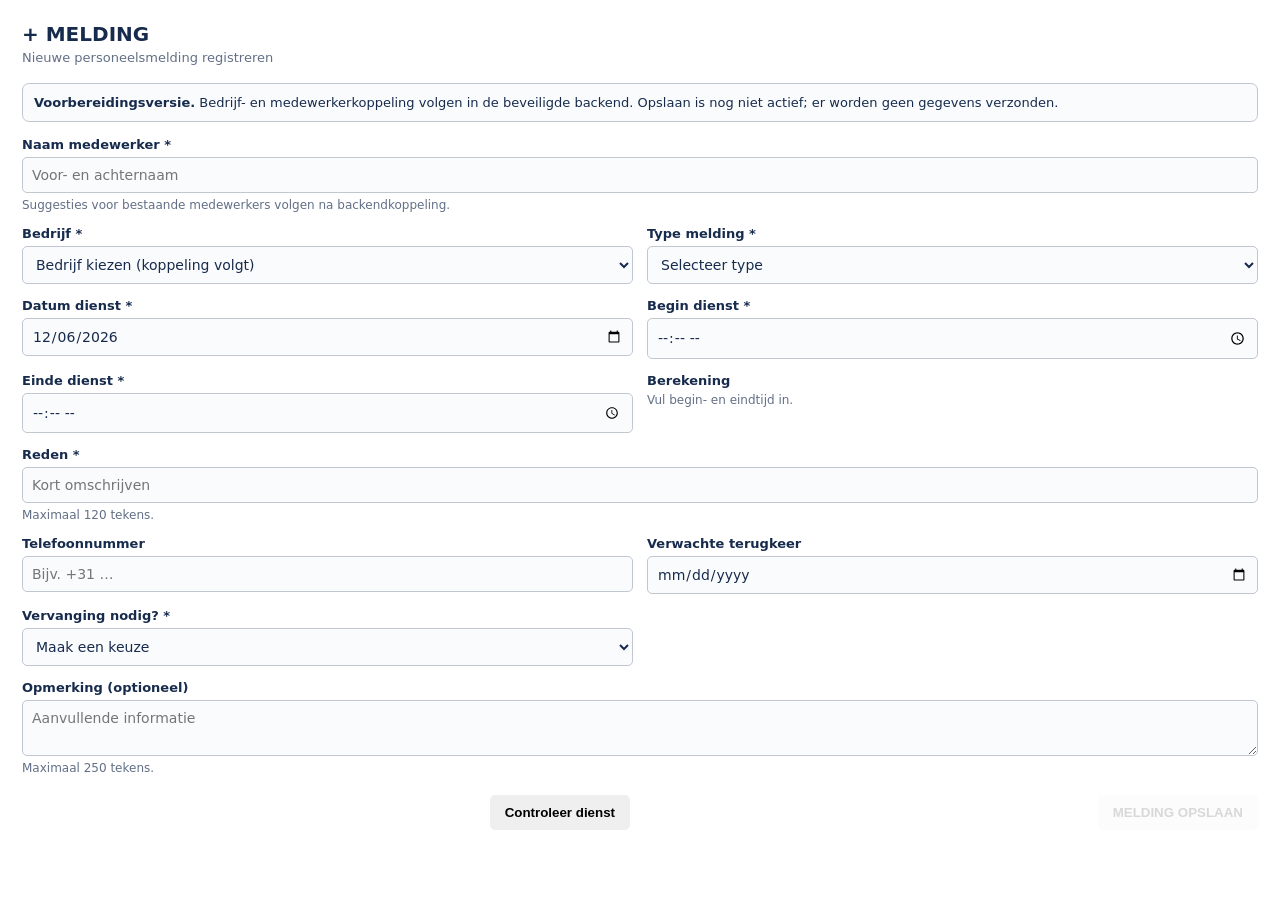
==== melding.html @ 2e275ce1 "Add files via upload" ====
<!doctype html>
<html lang="nl"><head><meta charset="utf-8"><meta name="viewport" content="width=device-width,initial-scale=1"><title>Nieuwe melding | PICKET</title>
<style>
:root{color-scheme:light dark;font-family:system-ui,Segoe UI,sans-serif}*{box-sizing:border-box}body{margin:0;padding:22px;color:var(--fg);background:var(--bg);--bg:#fff;--fg:#172b4d;--field:#fafbfc;--line:#c1c7d0;--muted:#626f86}@media(prefers-color-scheme:dark){body{--bg:#22272b;--fg:#f1f2f4;--field:#2c333a;--line:#596474;--muted:#aaa}}h1{font-size:20px;margin:0 0 4px}p{margin:0 0 18px;color:var(--muted);font-size:13px}.grid{display:grid;grid-template-columns:repeat(2,minmax(0,1fr));gap:14px}.field{display:flex;flex-direction:column;gap:5px}.wide{grid-column:1/-1}label{font-weight:600;font-size:13px}input,select,textarea{width:100%;font:inherit;font-size:14px;padding:9px;border:1px solid var(--line);border-radius:5px;color:var(--fg);background:var(--field)}textarea{resize:vertical;min-height:56px}small{color:var(--muted);font-size:12px}.controls{display:flex;align-items:center;justify-content:space-between;gap:12px;margin-top:20px;flex-wrap:wrap}button{border:0;border-radius:5px;padding:10px 15px;font-weight:700;cursor:pointer}button[disabled]{opacity:.5;cursor:not-allowed}.notice{background:var(--field);border:1px solid var(--line);border-radius:7px;padding:11px;margin:15px 0;font-size:13px}.error{color:#bf2600;font-size:13px;min-height:16px}#duration{font-size:12px;color:var(--muted)}@media(max-width:560px){.grid{grid-template-columns:1fr}}
</style></head><body>
<h1>+ MELDING</h1><p>Nieuwe personeelsmelding registreren</p>
<div class="notice"><strong>Voorbereidingsversie.</strong> Bedrijf- en medewerkerkoppeling volgen in de beveiligde backend. Opslaan is nog niet actief; er worden geen gegevens verzonden.</div>
<form id="incident" novalidate><div class="grid">
<div class="field wide"><label for="employee">Naam medewerker *</label><input id="employee" maxlength="80" autocomplete="off" required placeholder="Voor- en achternaam"><small>Suggesties voor bestaande medewerkers volgen na backendkoppeling.</small></div>
<div class="field"><label for="company">Bedrijf *</label><select id="company" required><option value="">Bedrijf kiezen (koppeling volgt)</option></select></div>
<div class="field"><label for="type">Type melding *</label><select id="type" required><option value="">Selecteer type</option><option>Ziek</option><option>Te laat</option><option>No-show</option><option>Niet beschikbaar</option><option>Ongeval</option><option>Noodgeval</option><option>Overig</option></select></div>
<div class="field"><label for="date">Datum dienst *</label><input type="date" id="date" required></div>
<div class="field"><label for="start">Begin dienst *</label><input type="time" id="start" required></div>
<div class="field"><label for="end">Einde dienst *</label><input type="time" id="end" required></div>
<div class="field"><label>Berekening</label><div id="duration">Vul begin- en eindtijd in.</div></div>
<div class="field wide"><label for="reason">Reden *</label><input id="reason" maxlength="120" required placeholder="Kort omschrijven"><small>Maximaal 120 tekens.</small></div>
<div class="field"><label for="phone">Telefoonnummer</label><input id="phone" type="tel" maxlength="30" placeholder="Bijv. +31 …"></div>
<div class="field"><label for="return">Verwachte terugkeer</label><input id="return" type="date"></div>
<div class="field"><label for="replacement">Vervanging nodig? *</label><select id="replacement" required><option value="">Maak een keuze</option><option value="ja">Ja</option><option value="nee">Nee</option></select></div>
<div class="field wide"><label for="note">Opmerking (optioneel)</label><textarea id="note" maxlength="250" placeholder="Aanvullende informatie"></textarea><small>Maximaal 250 tekens.</small></div>
</div><div class="controls"><span id="validation" class="error" role="alert"></span><button type="button" id="preview">Controleer dienst</button><button type="submit" disabled title="Backendkoppeling vereist">MELDING OPSLAAN</button></div></form>
<script>
// No incident data leaves this page in the preparation release.
const $=id=>document.getElementById(id);
const localToday=()=>{const d=new Date(), p=n=>String(n).padStart(2,'0');return `${d.getFullYear()}-${p(d.getMonth()+1)}-${p(d.getDate())}`};
$('date').value=localToday();
function getShift(){const start=$('start').value,end=$('end').value,date=$('date').value;if(!date||!start||!end)return null;const a=new Date(`${date}T${start}:00`);const b=new Date(`${date}T${end}:00`);if(b<=a)b.setDate(b.getDate()+1);const mins=Math.round((b-a)/60000);if(mins<=0||mins>=1440||start===end)return {valid:false};return {valid:true,minutes:mins,overnight:end<start,endsAt:b};}
function updateDuration(){const s=getShift();$('duration').textContent=!s?'Vul begin- en eindtijd in.':!s.valid?'Ongeldige dienst: duur moet korter zijn dan 24 uur.':`${Math.floor(s.minutes/60)} uur ${String(s.minutes%60).padStart(2,'0')} min${s.overnight?' · eindigt de volgende dag':''}`;return s;}
['date','start','end'].forEach(id=>$(id).addEventListener('change',updateDuration));
$('preview').addEventListener('click',()=>{const s=updateDuration();$('validation').textContent=!s?'Vul datum en tijden in.':!s.valid?'Begin- en eindtijd mogen niet gelijk zijn.':'Diensttijden gecontroleerd. Opslaan wordt beschikbaar na backendkoppeling.';});
$('incident').addEventListener('submit',e=>{e.preventDefault();$('validation').textContent='Opslaan is nog niet beschikbaar.';});
</script></body></html>
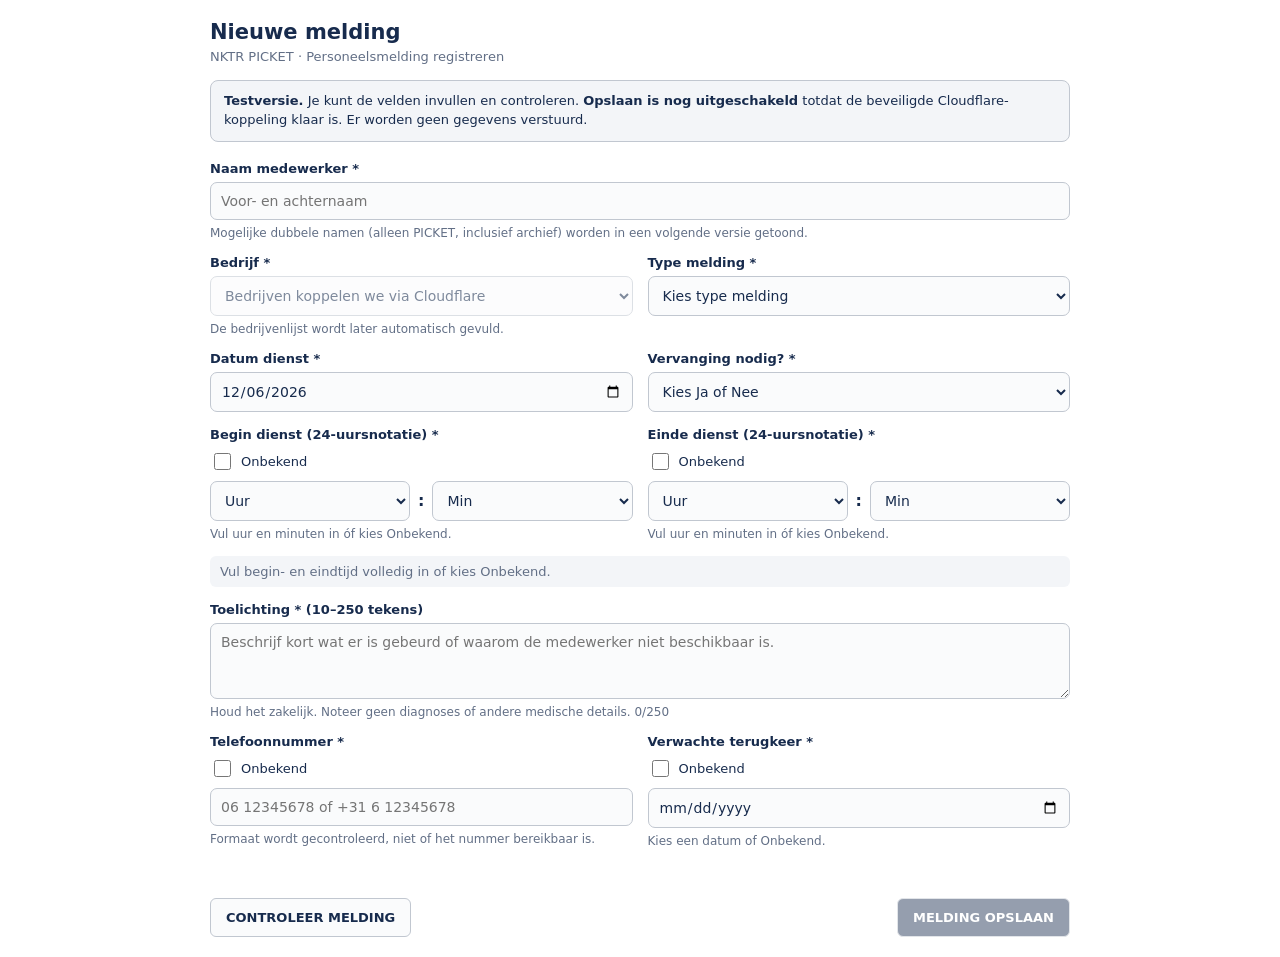
==== commit 60ca3b1f: "Refactor melding.html for improved structure and styling" ====
--- a/melding.html
+++ b/melding.html
@@ -1,32 +1,223 @@
 <!doctype html>
-<html lang="nl"><head><meta charset="utf-8"><meta name="viewport" content="width=device-width,initial-scale=1"><title>Nieuwe melding | PICKET</title>
+<html lang="nl">
+<head>
+<meta charset="utf-8">
+<meta name="viewport" content="width=device-width, initial-scale=1">
+<title>Nieuwe melding | NKTR PICKET</title>
 <style>
-:root{color-scheme:light dark;font-family:system-ui,Segoe UI,sans-serif}*{box-sizing:border-box}body{margin:0;padding:22px;color:var(--fg);background:var(--bg);--bg:#fff;--fg:#172b4d;--field:#fafbfc;--line:#c1c7d0;--muted:#626f86}@media(prefers-color-scheme:dark){body{--bg:#22272b;--fg:#f1f2f4;--field:#2c333a;--line:#596474;--muted:#aaa}}h1{font-size:20px;margin:0 0 4px}p{margin:0 0 18px;color:var(--muted);font-size:13px}.grid{display:grid;grid-template-columns:repeat(2,minmax(0,1fr));gap:14px}.field{display:flex;flex-direction:column;gap:5px}.wide{grid-column:1/-1}label{font-weight:600;font-size:13px}input,select,textarea{width:100%;font:inherit;font-size:14px;padding:9px;border:1px solid var(--line);border-radius:5px;color:var(--fg);background:var(--field)}textarea{resize:vertical;min-height:56px}small{color:var(--muted);font-size:12px}.controls{display:flex;align-items:center;justify-content:space-between;gap:12px;margin-top:20px;flex-wrap:wrap}button{border:0;border-radius:5px;padding:10px 15px;font-weight:700;cursor:pointer}button[disabled]{opacity:.5;cursor:not-allowed}.notice{background:var(--field);border:1px solid var(--line);border-radius:7px;padding:11px;margin:15px 0;font-size:13px}.error{color:#bf2600;font-size:13px;min-height:16px}#duration{font-size:12px;color:var(--muted)}@media(max-width:560px){.grid{grid-template-columns:1fr}}
-</style></head><body>
-<h1>+ MELDING</h1><p>Nieuwe personeelsmelding registreren</p>
-<div class="notice"><strong>Voorbereidingsversie.</strong> Bedrijf- en medewerkerkoppeling volgen in de beveiligde backend. Opslaan is nog niet actief; er worden geen gegevens verzonden.</div>
-<form id="incident" novalidate><div class="grid">
-<div class="field wide"><label for="employee">Naam medewerker *</label><input id="employee" maxlength="80" autocomplete="off" required placeholder="Voor- en achternaam"><small>Suggesties voor bestaande medewerkers volgen na backendkoppeling.</small></div>
-<div class="field"><label for="company">Bedrijf *</label><select id="company" required><option value="">Bedrijf kiezen (koppeling volgt)</option></select></div>
-<div class="field"><label for="type">Type melding *</label><select id="type" required><option value="">Selecteer type</option><option>Ziek</option><option>Te laat</option><option>No-show</option><option>Niet beschikbaar</option><option>Ongeval</option><option>Noodgeval</option><option>Overig</option></select></div>
-<div class="field"><label for="date">Datum dienst *</label><input type="date" id="date" required></div>
-<div class="field"><label for="start">Begin dienst *</label><input type="time" id="start" required></div>
-<div class="field"><label for="end">Einde dienst *</label><input type="time" id="end" required></div>
-<div class="field"><label>Berekening</label><div id="duration">Vul begin- en eindtijd in.</div></div>
-<div class="field wide"><label for="reason">Reden *</label><input id="reason" maxlength="120" required placeholder="Kort omschrijven"><small>Maximaal 120 tekens.</small></div>
-<div class="field"><label for="phone">Telefoonnummer</label><input id="phone" type="tel" maxlength="30" placeholder="Bijv. +31 …"></div>
-<div class="field"><label for="return">Verwachte terugkeer</label><input id="return" type="date"></div>
-<div class="field"><label for="replacement">Vervanging nodig? *</label><select id="replacement" required><option value="">Maak een keuze</option><option value="ja">Ja</option><option value="nee">Nee</option></select></div>
-<div class="field wide"><label for="note">Opmerking (optioneel)</label><textarea id="note" maxlength="250" placeholder="Aanvullende informatie"></textarea><small>Maximaal 250 tekens.</small></div>
-</div><div class="controls"><span id="validation" class="error" role="alert"></span><button type="button" id="preview">Controleer dienst</button><button type="submit" disabled title="Backendkoppeling vereist">MELDING OPSLAAN</button></div></form>
+:root {color-scheme:light dark;font-family:system-ui,-apple-system,"Segoe UI",sans-serif}
+*{box-sizing:border-box}
+body{--bg:#fff;--fg:#172b4d;--field:#fafbfc;--line:#c1c7d0;--muted:#626f86;--notice:#f3f5f8;max-width:900px;margin:0 auto;padding:20px;color:var(--fg);background:var(--bg)}
+@media(prefers-color-scheme:dark){body{--bg:#22272b;--fg:#f1f2f4;--field:#2c333a;--line:#596474;--muted:#aeb7c4;--notice:#303841}}
+h1{font-size:21px;margin:0 0 5px}
+p{margin:0 0 16px;color:var(--muted);font-size:13px}
+.grid{display:grid;grid-template-columns:repeat(2,minmax(0,1fr));gap:15px}
+.field{display:flex;flex-direction:column;gap:6px;min-width:0}
+.wide{grid-column:1/-1}
+label{font-size:13px;font-weight:650}
+input,select,textarea{width:100%;min-width:0;font:inherit;font-size:14px;padding:10px;border:1px solid var(--line);border-radius:7px;color:var(--fg);background:var(--field)}
+textarea{resize:vertical;min-height:76px}
+input:disabled,select:disabled{opacity:.55}
+small{color:var(--muted);font-size:12px}
+.note{background:var(--notice);border:1px solid var(--line);border-radius:8px;padding:11px 13px;margin:12px 0 19px;font-size:13px;line-height:1.45}
+.unknown{display:flex;align-items:center;gap:7px;font-size:13px;font-weight:450;min-height:27px}
+.unknown input{width:17px;height:17px;flex-shrink:0}
+.time-row{display:grid;grid-template-columns:minmax(0,1fr) auto minmax(0,1fr);align-items:center;gap:8px}
+.time-row span{font-weight:800}
+.duration{padding:8px 10px;background:var(--notice);border-radius:6px;font-size:13px;color:var(--muted)}
+.controls{display:flex;flex-wrap:wrap;align-items:center;justify-content:space-between;gap:10px;margin-top:22px}
+button{border:1px solid var(--line);border-radius:6px;padding:11px 15px;background:var(--fg);color:var(--bg);font:inherit;font-size:13px;font-weight:750;cursor:pointer}
+button.secondary{background:var(--field);color:var(--fg)}
+button:disabled{opacity:.45;cursor:not-allowed}
+#validation{font-size:13px;line-height:1.5;white-space:pre-line;margin-top:10px;min-height:18px;color:var(--fg)}
+#validation.error{color:#db4e43}
+#validation.ok{color:#12785c}
+@media(max-width:630px){body{padding:14px}.grid{grid-template-columns:1fr}.wide{grid-column:auto}}
+</style>
+</head>
+<body>
+<h1>Nieuwe melding</h1>
+<p>NKTR PICKET · Personeelsmelding registreren</p>
+<div class="note" role="status"><strong>Testversie.</strong> Je kunt de velden invullen en controleren. <strong>Opslaan is nog uitgeschakeld</strong> totdat de beveiligde Cloudflare-koppeling klaar is. Er worden geen gegevens verstuurd.</div>
+<form id="incident" novalidate>
+<div class="grid">
+  <div class="field wide">
+    <label for="employee">Naam medewerker *</label>
+    <input id="employee" name="employee" maxlength="80" placeholder="Voor- en achternaam" autocomplete="off" required>
+    <small>Mogelijke dubbele namen (alleen PICKET, inclusief archief) worden in een volgende versie getoond.</small>
+  </div>
+  <div class="field">
+    <label for="company">Bedrijf *</label>
+    <select id="company" name="company" disabled required><option value="">Bedrijven koppelen we via Cloudflare</option></select>
+    <small>De bedrijvenlijst wordt later automatisch gevuld.</small>
+  </div>
+  <div class="field">
+    <label for="type">Type melding *</label>
+    <select id="type" name="type" required>
+      <option value="">Kies type melding</option>
+      <option>Ziek</option><option>Te laat</option><option>No-show</option>
+      <option>Niet beschikbaar</option><option>Ongeval</option><option>Noodgeval</option><option>Overig</option>
+    </select>
+  </div>
+  <div class="field">
+    <label for="date">Datum dienst *</label>
+    <input type="date" id="date" name="date" required>
+  </div>
+  <div class="field">
+    <label for="replacement">Vervanging nodig? *</label>
+    <select id="replacement" name="replacement" required>
+      <option value="">Kies Ja of Nee</option><option value="ja">Ja</option><option value="nee">Nee</option>
+    </select>
+  </div>
+  <div class="field">
+    <label>Begin dienst (24-uursnotatie) *</label>
+    <label class="unknown"><input type="checkbox" id="startUnknown"> Onbekend</label>
+    <div class="time-row"><select id="startHour" aria-label="Begin dienst: uur"></select><span>:</span><select id="startMinute" aria-label="Begin dienst: minuten"></select></div>
+    <small>Vul uur en minuten in óf kies Onbekend.</small>
+  </div>
+  <div class="field">
+    <label>Einde dienst (24-uursnotatie) *</label>
+    <label class="unknown"><input type="checkbox" id="endUnknown"> Onbekend</label>
+    <div class="time-row"><select id="endHour" aria-label="Einde dienst: uur"></select><span>:</span><select id="endMinute" aria-label="Einde dienst: minuten"></select></div>
+    <small>Vul uur en minuten in óf kies Onbekend.</small>
+  </div>
+  <div class="field wide">
+    <div id="duration" class="duration" aria-live="polite">Diensttijd nog niet volledig ingevuld.</div>
+  </div>
+  <div class="field wide">
+    <label for="explanation">Toelichting * (10–250 tekens)</label>
+    <textarea id="explanation" name="explanation" minlength="10" maxlength="250" required placeholder="Beschrijf kort wat er is gebeurd of waarom de medewerker niet beschikbaar is."></textarea>
+    <small>Houd het zakelijk. Noteer geen diagnoses of andere medische details. <span id="counter">0/250</span></small>
+  </div>
+  <div class="field">
+    <label for="phone">Telefoonnummer *</label>
+    <label class="unknown"><input type="checkbox" id="phoneUnknown"> Onbekend</label>
+    <input id="phone" name="phone" type="tel" inputmode="tel" maxlength="30" placeholder="06 12345678 of +31 6 12345678">
+    <small>Formaat wordt gecontroleerd, niet of het nummer bereikbaar is.</small>
+  </div>
+  <div class="field">
+    <label for="returnDate">Verwachte terugkeer *</label>
+    <label class="unknown"><input type="checkbox" id="returnUnknown"> Onbekend</label>
+    <input id="returnDate" name="returnDate" type="date">
+    <small>Kies een datum of Onbekend.</small>
+  </div>
+</div>
+<div id="validation" role="status" aria-live="polite"></div>
+<div class="controls">
+  <button type="button" class="secondary" id="validate">CONTROLEER MELDING</button>
+  <button type="submit" id="submit" disabled title="Beschikbaar na beveiligde backendkoppeling">MELDING OPSLAAN</button>
+</div>
+</form>
 <script>
-// No incident data leaves this page in the preparation release.
-const $=id=>document.getElementById(id);
-const localToday=()=>{const d=new Date(), p=n=>String(n).padStart(2,'0');return `${d.getFullYear()}-${p(d.getMonth()+1)}-${p(d.getDate())}`};
-$('date').value=localToday();
-function getShift(){const start=$('start').value,end=$('end').value,date=$('date').value;if(!date||!start||!end)return null;const a=new Date(`${date}T${start}:00`);const b=new Date(`${date}T${end}:00`);if(b<=a)b.setDate(b.getDate()+1);const mins=Math.round((b-a)/60000);if(mins<=0||mins>=1440||start===end)return {valid:false};return {valid:true,minutes:mins,overnight:end<start,endsAt:b};}
-function updateDuration(){const s=getShift();$('duration').textContent=!s?'Vul begin- en eindtijd in.':!s.valid?'Ongeldige dienst: duur moet korter zijn dan 24 uur.':`${Math.floor(s.minutes/60)} uur ${String(s.minutes%60).padStart(2,'0')} min${s.overnight?' · eindigt de volgende dag':''}`;return s;}
-['date','start','end'].forEach(id=>$(id).addEventListener('change',updateDuration));
-$('preview').addEventListener('click',()=>{const s=updateDuration();$('validation').textContent=!s?'Vul datum en tijden in.':!s.valid?'Begin- en eindtijd mogen niet gelijk zijn.':'Diensttijden gecontroleerd. Opslaan wordt beschikbaar na backendkoppeling.';});
-$('incident').addEventListener('submit',e=>{e.preventDefault();$('validation').textContent='Opslaan is nog niet beschikbaar.';});
-</script></body></html>
+(function () {
+  'use strict';
+  const byId = id => document.getElementById(id);
+  const pad = n => String(n).padStart(2, '0');
+  const now = new Date();
+  byId('date').value = [now.getFullYear(), pad(now.getMonth() + 1), pad(now.getDate())].join('-');
+
+  for (const part of ['start', 'end']) {
+    const hours = byId(part + 'Hour');
+    const minutes = byId(part + 'Minute');
+    hours.add(new Option('Uur', ''));
+    minutes.add(new Option('Min', ''));
+    for (let i = 0; i < 24; i++) hours.add(new Option(pad(i), pad(i)));
+    for (let i = 0; i < 60; i++) minutes.add(new Option(pad(i), pad(i)));
+    byId(part + 'Unknown').addEventListener('change', function () {
+      const disabled = this.checked;
+      hours.disabled = disabled;
+      minutes.disabled = disabled;
+      if (disabled) { hours.value = ''; minutes.value = ''; }
+      renderDuration();
+    });
+    hours.addEventListener('change', renderDuration);
+    minutes.addEventListener('change', renderDuration);
+  }
+
+  function requireTimeOrUnknown(part) {
+    if (byId(part + 'Unknown').checked) return { known: false, value: null };
+    const hour = byId(part + 'Hour').value;
+    const minute = byId(part + 'Minute').value;
+    if (hour === '' || minute === '') return { error: 'Vul begin- en eindtijd volledig in of kies Onbekend.' };
+    return { known: true, value: hour + ':' + minute, minutes: Number(hour) * 60 + Number(minute) };
+  }
+
+  function calculateShift() {
+    const start = requireTimeOrUnknown('start');
+    const end = requireTimeOrUnknown('end');
+    if (start.error || end.error) return { error: start.error || end.error };
+    if (!start.known || !end.known) return { valid: true, unknown: true, start: start.value, end: end.value };
+    if (start.minutes === end.minutes) return { error: 'Begin- en eindtijd mogen niet gelijk zijn (diensten duren minder dan 24 uur).' };
+    const overnight = end.minutes < start.minutes;
+    const minutes = (end.minutes - start.minutes + 1440) % 1440;
+    return { valid: true, unknown: false, overnight, minutes, start: start.value, end: end.value };
+  }
+
+  function renderDuration() {
+    const shift = calculateShift();
+    byId('duration').textContent = shift.error ? shift.error : shift.unknown
+      ? 'Eén of beide diensttijden onbekend: geen duur berekend.'
+      : `${Math.floor(shift.minutes / 60)} uur ${pad(shift.minutes % 60)} min${shift.overnight ? ' · eindigt de volgende dag' : ''}`;
+  }
+
+  for (const key of ['phone', 'return']) {
+    byId(key + 'Unknown').addEventListener('change', function () {
+      const field = byId(key === 'phone' ? 'phone' : 'returnDate');
+      field.disabled = this.checked;
+      if (this.checked) field.value = '';
+    });
+  }
+
+  byId('explanation').addEventListener('input', function () {
+    byId('counter').textContent = `${this.value.length}/250`;
+  });
+
+  function isValidTelephone(raw) {
+    const value = raw.trim();
+    if (!/^\+?[0-9 ()-]+$/.test(value) || (value.match(/\+/g) || []).length > 1) return false;
+    const digits = value.replace(/\D/g, '');
+    if (value.startsWith('+')) {
+      if (digits.startsWith('31')) return digits.length === 11;
+      return digits.length >= 8 && digits.length <= 15;
+    }
+    return /^0[0-9]{9}$/.test(digits);
+  }
+
+  function validate() {
+    const errors = [];
+    const employee = byId('employee').value.trim();
+    if (employee.length < 2) errors.push('Vul de naam van de medewerker in.');
+    if (!byId('type').value) errors.push('Kies het type melding.');
+    if (!byId('date').value) errors.push('Vul de datum van de dienst in.');
+    if (!byId('replacement').value) errors.push('Geef aan of vervanging nodig is.');
+    const shift = calculateShift();
+    if (shift.error) errors.push(shift.error);
+    const text = byId('explanation').value.trim();
+    if (text.length < 10 || text.length > 250 || text.replace(/[^\p{L}\p{N}]/gu, '').length < 5) {
+      errors.push('Toelichting: 10–250 tekens, met een inhoudelijke beschrijving.');
+    }
+    if (!byId('phoneUnknown').checked) {
+      if (!byId('phone').value.trim()) errors.push('Vul een telefoonnummer in of kies Onbekend.');
+      else if (!isValidTelephone(byId('phone').value)) errors.push('Controleer het telefoonnummer (Nederlands of internationaal formaat).');
+    }
+    if (!byId('returnUnknown').checked && !byId('returnDate').value) errors.push('Vul de verwachte terugkeer in of kies Onbekend.');
+    // Bedrijf is intentionally unavailable in this preview; it is still required in production.
+    const validation = byId('validation');
+    validation.className = errors.length ? 'error' : 'ok';
+    validation.textContent = errors.length ? errors.map(e => '• ' + e).join('\n')
+      : 'Invoervelden gecontroleerd. Bedrijf wordt gekoppeld in de volgende fase. Opslaan is nog niet beschikbaar.';
+    return errors.length === 0;
+  }
+
+  byId('date').addEventListener('change', renderDuration);
+  byId('validate').addEventListener('click', validate);
+  byId('incident').addEventListener('submit', event => {
+    event.preventDefault();
+    byId('validation').className = 'error';
+    byId('validation').textContent = 'Opslaan is nog niet mogelijk: de beveiligde backend moet eerst worden gekoppeld.';
+  });
+  renderDuration();
+})();
+</script>
+</body>
+</html>
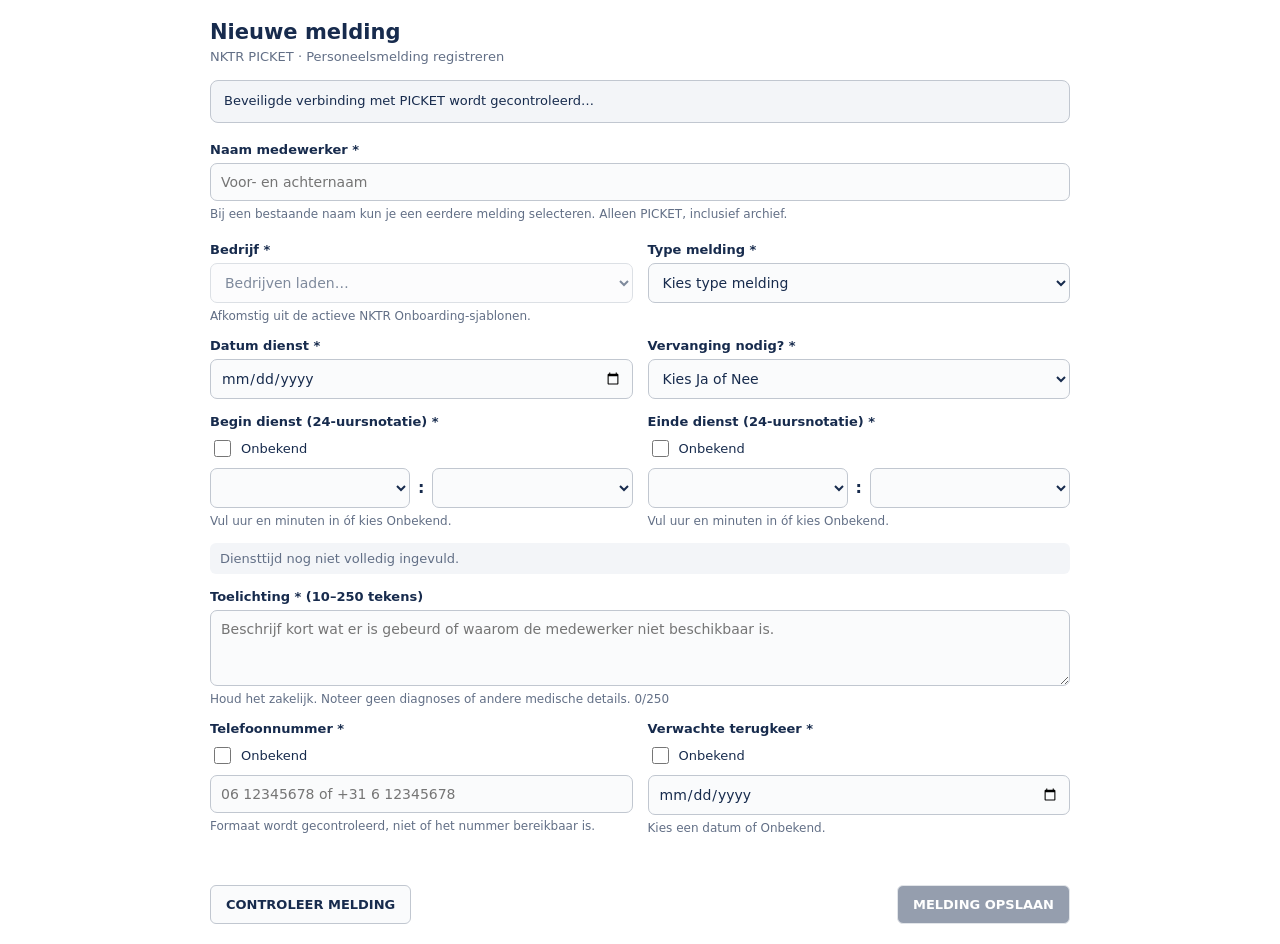
==== commit 269b5990: "Update melding.html for connection and validation" ====
--- a/melding.html
+++ b/melding.html
@@ -32,24 +32,27 @@
 #validation{font-size:13px;line-height:1.5;white-space:pre-line;margin-top:10px;min-height:18px;color:var(--fg)}
 #validation.error{color:#db4e43}
 #validation.ok{color:#12785c}
+#matches{display:flex;flex-direction:column;gap:5px}
+#matches button{font-weight:500;text-align:left;background:var(--field);color:var(--fg);padding:8px 10px}
+#matches .selected{outline:2px solid #2278d7}
 @media(max-width:630px){body{padding:14px}.grid{grid-template-columns:1fr}.wide{grid-column:auto}}
 </style>
 </head>
 <body>
 <h1>Nieuwe melding</h1>
 <p>NKTR PICKET · Personeelsmelding registreren</p>
-<div class="note" role="status"><strong>Testversie.</strong> Je kunt de velden invullen en controleren. <strong>Opslaan is nog uitgeschakeld</strong> totdat de beveiligde Cloudflare-koppeling klaar is. Er worden geen gegevens verstuurd.</div>
+<div class="note" role="status" id="connection">Beveiligde verbinding met PICKET wordt gecontroleerd…</div>
 <form id="incident" novalidate>
 <div class="grid">
   <div class="field wide">
     <label for="employee">Naam medewerker *</label>
     <input id="employee" name="employee" maxlength="80" placeholder="Voor- en achternaam" autocomplete="off" required>
-    <small>Mogelijke dubbele namen (alleen PICKET, inclusief archief) worden in een volgende versie getoond.</small>
+    <small>Bij een bestaande naam kun je een eerdere melding selecteren. Alleen PICKET, inclusief archief.</small><div id="matches" aria-live="polite"></div>
   </div>
   <div class="field">
     <label for="company">Bedrijf *</label>
-    <select id="company" name="company" disabled required><option value="">Bedrijven koppelen we via Cloudflare</option></select>
-    <small>De bedrijvenlijst wordt later automatisch gevuld.</small>
+    <select id="company" name="company" disabled required><option value="">Bedrijven laden…</option></select>
+    <small>Afkomstig uit de actieve NKTR Onboarding-sjablonen.</small>
   </div>
   <div class="field">
     <label for="type">Type melding *</label>
@@ -105,13 +108,20 @@
 <div id="validation" role="status" aria-live="polite"></div>
 <div class="controls">
   <button type="button" class="secondary" id="validate">CONTROLEER MELDING</button>
-  <button type="submit" id="submit" disabled title="Beschikbaar na beveiligde backendkoppeling">MELDING OPSLAAN</button>
+  <button type="submit" id="submit" disabled>MELDING OPSLAAN</button>
 </div>
 </form>
+<script src="https://p.trellocdn.com/power-up.min.js"></script>
 <script>
 (function () {
   'use strict';
   const byId = id => document.getElementById(id);
+  const t = window.TrelloPowerUp.iframe();
+  const backend = 'https://nktr-picket.marice-angulo.workers.dev';
+  const submissionId = crypto.randomUUID();
+  let connected = false;
+  let relatedCardId = '';
+  let debounceTimer;
   const pad = n => String(n).padStart(2, '0');
   const now = new Date();
   byId('date').value = [now.getFullYear(), pad(now.getMonth() + 1), pad(now.getDate())].join('-');
@@ -187,6 +197,7 @@
     const errors = [];
     const employee = byId('employee').value.trim();
     if (employee.length < 2) errors.push('Vul de naam van de medewerker in.');
+    if (!byId('company').value) errors.push('Kies een bedrijf.');
     if (!byId('type').value) errors.push('Kies het type melding.');
     if (!byId('date').value) errors.push('Vul de datum van de dienst in.');
     if (!byId('replacement').value) errors.push('Geef aan of vervanging nodig is.');
@@ -201,22 +212,100 @@
       else if (!isValidTelephone(byId('phone').value)) errors.push('Controleer het telefoonnummer (Nederlands of internationaal formaat).');
     }
     if (!byId('returnUnknown').checked && !byId('returnDate').value) errors.push('Vul de verwachte terugkeer in of kies Onbekend.');
-    // Bedrijf is intentionally unavailable in this preview; it is still required in production.
     const validation = byId('validation');
     validation.className = errors.length ? 'error' : 'ok';
     validation.textContent = errors.length ? errors.map(e => '• ' + e).join('\n')
-      : 'Invoervelden gecontroleerd. Bedrijf wordt gekoppeld in de volgende fase. Opslaan is nog niet beschikbaar.';
+      : 'Invoervelden gecontroleerd. Klaar om te registreren.';
     return errors.length === 0;
   }
 
+  async function api(path, action, body = {}) {
+    const jwt = await t.jwt({state: JSON.stringify({action})});
+    const response = await fetch(backend + path, {
+      method:'POST',
+      headers: {'Authorization': 'Bearer ' + jwt, 'Content-Type':'application/json'},
+      body:JSON.stringify(body),
+      signal:AbortSignal.timeout(25000)
+    });
+    const result = await response.json();
+    if(!response.ok) throw new Error(result.error || 'Verbinding met PICKET mislukt');
+    return result;
+  }
+  async function bootstrap() {
+    try {
+      const result = await api('/api/bootstrap','picket-bootstrap');
+      const companies = result.companies || [];
+      if (!companies.length) throw new Error('Geen actieve bedrijven gevonden');
+      byId('company').replaceChildren(new Option('Bedrijf kiezen',''));
+      for (const name of companies) byId('company').add(new Option(name,name));
+      byId('company').disabled = false;
+      connected = true;
+      byId('submit').disabled = false;
+      byId('connection').textContent = 'PICKET is verbonden. Meldingen worden rechtstreeks op het PICKET-bord geregistreerd.';
+    } catch(error) {
+      connected = false;
+      byId('connection').textContent = 'Nog niet verbonden: ' + (error.message||error) + '. Opslaan blijft uitgeschakeld.';
+    }
+  }
+  async function searchMatches() {
+    const employee=byId('employee').value.trim();
+    const host=byId('matches'); host.replaceChildren();
+    if(!connected || employee.length<3) return;
+    try {
+      const result = await api('/api/matches','picket-matches',{employee});
+      for(const match of (result.matches||[])) {
+        const button=document.createElement('button');
+        button.type='button';
+        button.textContent = match.name + (match.archived?' · archief':' · actief');
+        button.addEventListener('click',()=>{
+          byId('employee').value=match.name;
+          relatedCardId=match.id;
+          for(const other of host.children) other.classList.remove('selected');
+          button.classList.add('selected');
+        });
+        host.appendChild(button);
+      }
+    } catch(error) { console.warn('Naamcontrole niet beschikbaar',error); }
+  }
+  byId('employee').addEventListener('input', ()=>{
+    relatedCardId='';
+    clearTimeout(debounceTimer);
+    debounceTimer=setTimeout(searchMatches,650);
+  });
   byId('date').addEventListener('change', renderDuration);
   byId('validate').addEventListener('click', validate);
-  byId('incident').addEventListener('submit', event => {
+  byId('incident').addEventListener('submit', async event => {
     event.preventDefault();
-    byId('validation').className = 'error';
-    byId('validation').textContent = 'Opslaan is nog niet mogelijk: de beveiligde backend moet eerst worden gekoppeld.';
+    if(!connected || !validate()) return;
+    const shift = calculateShift();
+    const payload = {
+      submissionId, employee:byId('employee').value.trim(),
+      relatedCardId, company:byId('company').value,
+      type:byId('type').value, date:byId('date').value,
+      replacement:byId('replacement').value,
+      start:shift.start||'Onbekend', end:shift.end||'Onbekend',
+      explanation:byId('explanation').value.trim(),
+      phone:byId('phoneUnknown').checked?'Onbekend':byId('phone').value.trim(),
+      returnDate:byId('returnUnknown').checked?'Onbekend':byId('returnDate').value
+    };
+    byId('submit').disabled = true;
+    byId('validation').textContent = 'Melding registreren…';
+    try {
+      const result = await api('/api/submit','picket-submit',payload);
+      byId('validation').className = 'ok';
+      byId('validation').textContent = 'Melding geregistreerd (' + result.status + ').';
+      byId('validate').disabled = true;
+      await t.alert({message:'Melding opgeslagen in MELDINGEN | OPEN'});
+      // Avoid double-submission of sensitive personnel data.
+      setTimeout(() => t.closeModal(), 900);
+    } catch(error) {
+      byId('validation').className = 'error';
+      byId('validation').textContent = 'Opslaan niet bevestigd: ' + (error.message||error) + '. Controleer het PICKET-bord voordat je opnieuw probeert.';
+      byId('submit').disabled = false;
+    }
   });
   renderDuration();
+  bootstrap();
 })();
 </script>
 </body>
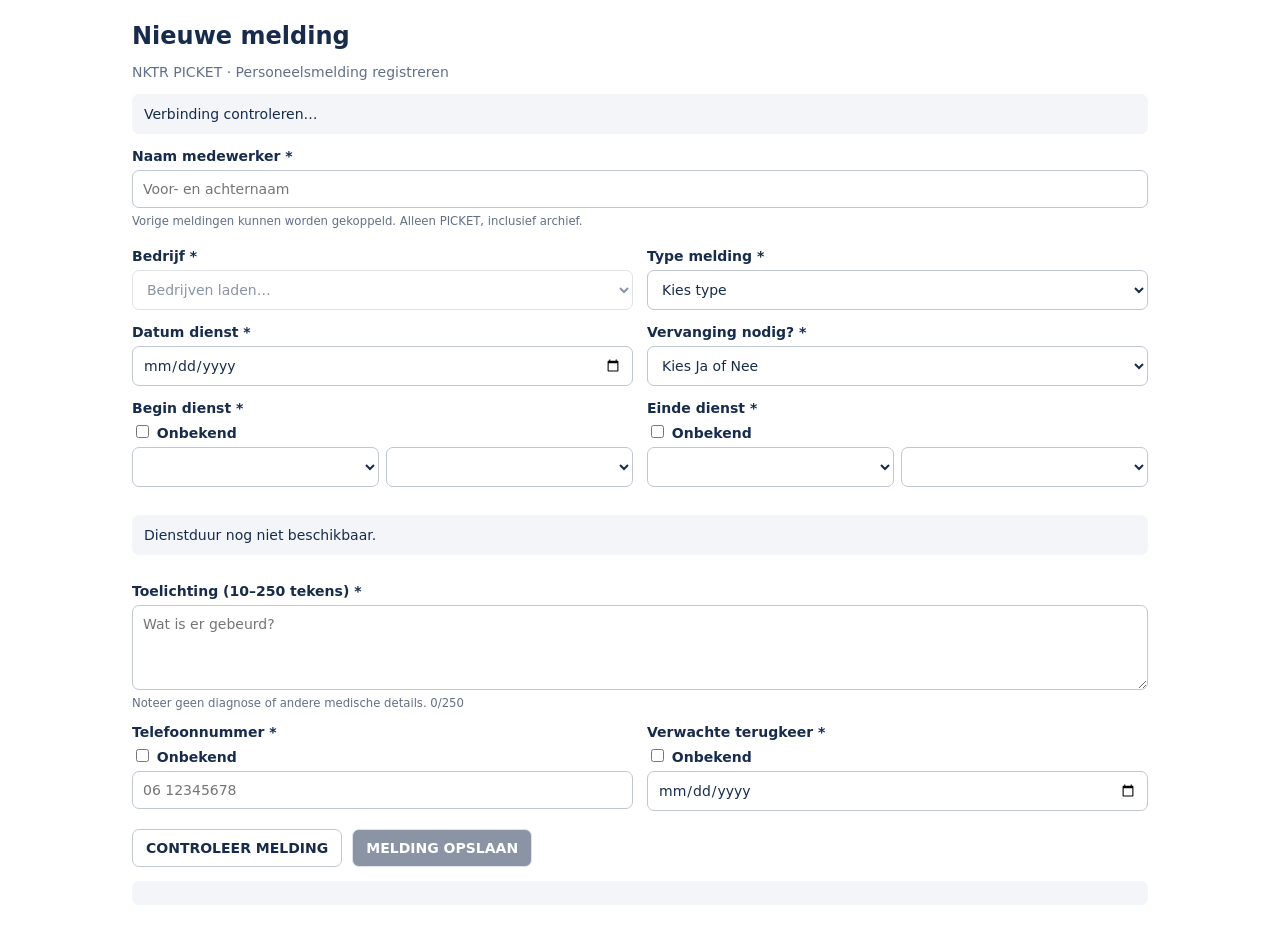
==== commit 6d444fa1: "Add files via upload" ====
--- a/melding.html
+++ b/melding.html
@@ -1,312 +1,38 @@
-<!doctype html>
-<html lang="nl">
-<head>
-<meta charset="utf-8">
-<meta name="viewport" content="width=device-width, initial-scale=1">
-<title>Nieuwe melding | NKTR PICKET</title>
-<style>
-:root {color-scheme:light dark;font-family:system-ui,-apple-system,"Segoe UI",sans-serif}
-*{box-sizing:border-box}
-body{--bg:#fff;--fg:#172b4d;--field:#fafbfc;--line:#c1c7d0;--muted:#626f86;--notice:#f3f5f8;max-width:900px;margin:0 auto;padding:20px;color:var(--fg);background:var(--bg)}
-@media(prefers-color-scheme:dark){body{--bg:#22272b;--fg:#f1f2f4;--field:#2c333a;--line:#596474;--muted:#aeb7c4;--notice:#303841}}
-h1{font-size:21px;margin:0 0 5px}
-p{margin:0 0 16px;color:var(--muted);font-size:13px}
-.grid{display:grid;grid-template-columns:repeat(2,minmax(0,1fr));gap:15px}
-.field{display:flex;flex-direction:column;gap:6px;min-width:0}
-.wide{grid-column:1/-1}
-label{font-size:13px;font-weight:650}
-input,select,textarea{width:100%;min-width:0;font:inherit;font-size:14px;padding:10px;border:1px solid var(--line);border-radius:7px;color:var(--fg);background:var(--field)}
-textarea{resize:vertical;min-height:76px}
-input:disabled,select:disabled{opacity:.55}
-small{color:var(--muted);font-size:12px}
-.note{background:var(--notice);border:1px solid var(--line);border-radius:8px;padding:11px 13px;margin:12px 0 19px;font-size:13px;line-height:1.45}
-.unknown{display:flex;align-items:center;gap:7px;font-size:13px;font-weight:450;min-height:27px}
-.unknown input{width:17px;height:17px;flex-shrink:0}
-.time-row{display:grid;grid-template-columns:minmax(0,1fr) auto minmax(0,1fr);align-items:center;gap:8px}
-.time-row span{font-weight:800}
-.duration{padding:8px 10px;background:var(--notice);border-radius:6px;font-size:13px;color:var(--muted)}
-.controls{display:flex;flex-wrap:wrap;align-items:center;justify-content:space-between;gap:10px;margin-top:22px}
-button{border:1px solid var(--line);border-radius:6px;padding:11px 15px;background:var(--fg);color:var(--bg);font:inherit;font-size:13px;font-weight:750;cursor:pointer}
-button.secondary{background:var(--field);color:var(--fg)}
-button:disabled{opacity:.45;cursor:not-allowed}
-#validation{font-size:13px;line-height:1.5;white-space:pre-line;margin-top:10px;min-height:18px;color:var(--fg)}
-#validation.error{color:#db4e43}
-#validation.ok{color:#12785c}
-#matches{display:flex;flex-direction:column;gap:5px}
-#matches button{font-weight:500;text-align:left;background:var(--field);color:var(--fg);padding:8px 10px}
-#matches .selected{outline:2px solid #2278d7}
-@media(max-width:630px){body{padding:14px}.grid{grid-template-columns:1fr}.wide{grid-column:auto}}
-</style>
-</head>
-<body>
-<h1>Nieuwe melding</h1>
-<p>NKTR PICKET · Personeelsmelding registreren</p>
-<div class="note" role="status" id="connection">Beveiligde verbinding met PICKET wordt gecontroleerd…</div>
-<form id="incident" novalidate>
-<div class="grid">
-  <div class="field wide">
-    <label for="employee">Naam medewerker *</label>
-    <input id="employee" name="employee" maxlength="80" placeholder="Voor- en achternaam" autocomplete="off" required>
-    <small>Bij een bestaande naam kun je een eerdere melding selecteren. Alleen PICKET, inclusief archief.</small><div id="matches" aria-live="polite"></div>
-  </div>
-  <div class="field">
-    <label for="company">Bedrijf *</label>
-    <select id="company" name="company" disabled required><option value="">Bedrijven laden…</option></select>
-    <small>Afkomstig uit de actieve NKTR Onboarding-sjablonen.</small>
-  </div>
-  <div class="field">
-    <label for="type">Type melding *</label>
-    <select id="type" name="type" required>
-      <option value="">Kies type melding</option>
-      <option>Ziek</option><option>Te laat</option><option>No-show</option>
-      <option>Niet beschikbaar</option><option>Ongeval</option><option>Noodgeval</option><option>Overig</option>
-    </select>
-  </div>
-  <div class="field">
-    <label for="date">Datum dienst *</label>
-    <input type="date" id="date" name="date" required>
-  </div>
-  <div class="field">
-    <label for="replacement">Vervanging nodig? *</label>
-    <select id="replacement" name="replacement" required>
-      <option value="">Kies Ja of Nee</option><option value="ja">Ja</option><option value="nee">Nee</option>
-    </select>
-  </div>
-  <div class="field">
-    <label>Begin dienst (24-uursnotatie) *</label>
-    <label class="unknown"><input type="checkbox" id="startUnknown"> Onbekend</label>
-    <div class="time-row"><select id="startHour" aria-label="Begin dienst: uur"></select><span>:</span><select id="startMinute" aria-label="Begin dienst: minuten"></select></div>
-    <small>Vul uur en minuten in óf kies Onbekend.</small>
-  </div>
-  <div class="field">
-    <label>Einde dienst (24-uursnotatie) *</label>
-    <label class="unknown"><input type="checkbox" id="endUnknown"> Onbekend</label>
-    <div class="time-row"><select id="endHour" aria-label="Einde dienst: uur"></select><span>:</span><select id="endMinute" aria-label="Einde dienst: minuten"></select></div>
-    <small>Vul uur en minuten in óf kies Onbekend.</small>
-  </div>
-  <div class="field wide">
-    <div id="duration" class="duration" aria-live="polite">Diensttijd nog niet volledig ingevuld.</div>
-  </div>
-  <div class="field wide">
-    <label for="explanation">Toelichting * (10–250 tekens)</label>
-    <textarea id="explanation" name="explanation" minlength="10" maxlength="250" required placeholder="Beschrijf kort wat er is gebeurd of waarom de medewerker niet beschikbaar is."></textarea>
-    <small>Houd het zakelijk. Noteer geen diagnoses of andere medische details. <span id="counter">0/250</span></small>
-  </div>
-  <div class="field">
-    <label for="phone">Telefoonnummer *</label>
-    <label class="unknown"><input type="checkbox" id="phoneUnknown"> Onbekend</label>
-    <input id="phone" name="phone" type="tel" inputmode="tel" maxlength="30" placeholder="06 12345678 of +31 6 12345678">
-    <small>Formaat wordt gecontroleerd, niet of het nummer bereikbaar is.</small>
-  </div>
-  <div class="field">
-    <label for="returnDate">Verwachte terugkeer *</label>
-    <label class="unknown"><input type="checkbox" id="returnUnknown"> Onbekend</label>
-    <input id="returnDate" name="returnDate" type="date">
-    <small>Kies een datum of Onbekend.</small>
-  </div>
-</div>
-<div id="validation" role="status" aria-live="polite"></div>
-<div class="controls">
-  <button type="button" class="secondary" id="validate">CONTROLEER MELDING</button>
-  <button type="submit" id="submit" disabled>MELDING OPSLAAN</button>
-</div>
-</form>
-<script src="https://p.trellocdn.com/power-up.min.js"></script>
-<script>
-(function () {
-  'use strict';
-  const byId = id => document.getElementById(id);
-  const t = window.TrelloPowerUp.iframe();
-  const backend = 'https://nktr-picket.marice-angulo.workers.dev';
-  const submissionId = crypto.randomUUID();
-  let connected = false;
-  let relatedCardId = '';
-  let debounceTimer;
-  const pad = n => String(n).padStart(2, '0');
-  const now = new Date();
-  byId('date').value = [now.getFullYear(), pad(now.getMonth() + 1), pad(now.getDate())].join('-');
-
-  for (const part of ['start', 'end']) {
-    const hours = byId(part + 'Hour');
-    const minutes = byId(part + 'Minute');
-    hours.add(new Option('Uur', ''));
-    minutes.add(new Option('Min', ''));
-    for (let i = 0; i < 24; i++) hours.add(new Option(pad(i), pad(i)));
-    for (let i = 0; i < 60; i++) minutes.add(new Option(pad(i), pad(i)));
-    byId(part + 'Unknown').addEventListener('change', function () {
-      const disabled = this.checked;
-      hours.disabled = disabled;
-      minutes.disabled = disabled;
-      if (disabled) { hours.value = ''; minutes.value = ''; }
-      renderDuration();
-    });
-    hours.addEventListener('change', renderDuration);
-    minutes.addEventListener('change', renderDuration);
-  }
-
-  function requireTimeOrUnknown(part) {
-    if (byId(part + 'Unknown').checked) return { known: false, value: null };
-    const hour = byId(part + 'Hour').value;
-    const minute = byId(part + 'Minute').value;
-    if (hour === '' || minute === '') return { error: 'Vul begin- en eindtijd volledig in of kies Onbekend.' };
-    return { known: true, value: hour + ':' + minute, minutes: Number(hour) * 60 + Number(minute) };
-  }
-
-  function calculateShift() {
-    const start = requireTimeOrUnknown('start');
-    const end = requireTimeOrUnknown('end');
-    if (start.error || end.error) return { error: start.error || end.error };
-    if (!start.known || !end.known) return { valid: true, unknown: true, start: start.value, end: end.value };
-    if (start.minutes === end.minutes) return { error: 'Begin- en eindtijd mogen niet gelijk zijn (diensten duren minder dan 24 uur).' };
-    const overnight = end.minutes < start.minutes;
-    const minutes = (end.minutes - start.minutes + 1440) % 1440;
-    return { valid: true, unknown: false, overnight, minutes, start: start.value, end: end.value };
-  }
-
-  function renderDuration() {
-    const shift = calculateShift();
-    byId('duration').textContent = shift.error ? shift.error : shift.unknown
-      ? 'Eén of beide diensttijden onbekend: geen duur berekend.'
-      : `${Math.floor(shift.minutes / 60)} uur ${pad(shift.minutes % 60)} min${shift.overnight ? ' · eindigt de volgende dag' : ''}`;
-  }
-
-  for (const key of ['phone', 'return']) {
-    byId(key + 'Unknown').addEventListener('change', function () {
-      const field = byId(key === 'phone' ? 'phone' : 'returnDate');
-      field.disabled = this.checked;
-      if (this.checked) field.value = '';
-    });
-  }
-
-  byId('explanation').addEventListener('input', function () {
-    byId('counter').textContent = `${this.value.length}/250`;
-  });
-
-  function isValidTelephone(raw) {
-    const value = raw.trim();
-    if (!/^\+?[0-9 ()-]+$/.test(value) || (value.match(/\+/g) || []).length > 1) return false;
-    const digits = value.replace(/\D/g, '');
-    if (value.startsWith('+')) {
-      if (digits.startsWith('31')) return digits.length === 11;
-      return digits.length >= 8 && digits.length <= 15;
-    }
-    return /^0[0-9]{9}$/.test(digits);
-  }
-
-  function validate() {
-    const errors = [];
-    const employee = byId('employee').value.trim();
-    if (employee.length < 2) errors.push('Vul de naam van de medewerker in.');
-    if (!byId('company').value) errors.push('Kies een bedrijf.');
-    if (!byId('type').value) errors.push('Kies het type melding.');
-    if (!byId('date').value) errors.push('Vul de datum van de dienst in.');
-    if (!byId('replacement').value) errors.push('Geef aan of vervanging nodig is.');
-    const shift = calculateShift();
-    if (shift.error) errors.push(shift.error);
-    const text = byId('explanation').value.trim();
-    if (text.length < 10 || text.length > 250 || text.replace(/[^\p{L}\p{N}]/gu, '').length < 5) {
-      errors.push('Toelichting: 10–250 tekens, met een inhoudelijke beschrijving.');
-    }
-    if (!byId('phoneUnknown').checked) {
-      if (!byId('phone').value.trim()) errors.push('Vul een telefoonnummer in of kies Onbekend.');
-      else if (!isValidTelephone(byId('phone').value)) errors.push('Controleer het telefoonnummer (Nederlands of internationaal formaat).');
-    }
-    if (!byId('returnUnknown').checked && !byId('returnDate').value) errors.push('Vul de verwachte terugkeer in of kies Onbekend.');
-    const validation = byId('validation');
-    validation.className = errors.length ? 'error' : 'ok';
-    validation.textContent = errors.length ? errors.map(e => '• ' + e).join('\n')
-      : 'Invoervelden gecontroleerd. Klaar om te registreren.';
-    return errors.length === 0;
-  }
-
-  async function api(path, action, body = {}) {
-    const jwt = await t.jwt({state: JSON.stringify({action})});
-    const response = await fetch(backend + path, {
-      method:'POST',
-      headers: {'Authorization': 'Bearer ' + jwt, 'Content-Type':'application/json'},
-      body:JSON.stringify(body),
-      signal:AbortSignal.timeout(25000)
-    });
-    const result = await response.json();
-    if(!response.ok) throw new Error(result.error || 'Verbinding met PICKET mislukt');
-    return result;
-  }
-  async function bootstrap() {
-    try {
-      const result = await api('/api/bootstrap','picket-bootstrap');
-      const companies = result.companies || [];
-      if (!companies.length) throw new Error('Geen actieve bedrijven gevonden');
-      byId('company').replaceChildren(new Option('Bedrijf kiezen',''));
-      for (const name of companies) byId('company').add(new Option(name,name));
-      byId('company').disabled = false;
-      connected = true;
-      byId('submit').disabled = false;
-      byId('connection').textContent = 'PICKET is verbonden. Meldingen worden rechtstreeks op het PICKET-bord geregistreerd.';
-    } catch(error) {
-      connected = false;
-      byId('connection').textContent = 'Nog niet verbonden: ' + (error.message||error) + '. Opslaan blijft uitgeschakeld.';
-    }
-  }
-  async function searchMatches() {
-    const employee=byId('employee').value.trim();
-    const host=byId('matches'); host.replaceChildren();
-    if(!connected || employee.length<3) return;
-    try {
-      const result = await api('/api/matches','picket-matches',{employee});
-      for(const match of (result.matches||[])) {
-        const button=document.createElement('button');
-        button.type='button';
-        button.textContent = match.name + (match.archived?' · archief':' · actief');
-        button.addEventListener('click',()=>{
-          byId('employee').value=match.name;
-          relatedCardId=match.id;
-          for(const other of host.children) other.classList.remove('selected');
-          button.classList.add('selected');
-        });
-        host.appendChild(button);
-      }
-    } catch(error) { console.warn('Naamcontrole niet beschikbaar',error); }
-  }
-  byId('employee').addEventListener('input', ()=>{
-    relatedCardId='';
-    clearTimeout(debounceTimer);
-    debounceTimer=setTimeout(searchMatches,650);
-  });
-  byId('date').addEventListener('change', renderDuration);
-  byId('validate').addEventListener('click', validate);
-  byId('incident').addEventListener('submit', async event => {
-    event.preventDefault();
-    if(!connected || !validate()) return;
-    const shift = calculateShift();
-    const payload = {
-      submissionId, employee:byId('employee').value.trim(),
-      relatedCardId, company:byId('company').value,
-      type:byId('type').value, date:byId('date').value,
-      replacement:byId('replacement').value,
-      start:shift.start||'Onbekend', end:shift.end||'Onbekend',
-      explanation:byId('explanation').value.trim(),
-      phone:byId('phoneUnknown').checked?'Onbekend':byId('phone').value.trim(),
-      returnDate:byId('returnUnknown').checked?'Onbekend':byId('returnDate').value
-    };
-    byId('submit').disabled = true;
-    byId('validation').textContent = 'Melding registreren…';
-    try {
-      const result = await api('/api/submit','picket-submit',payload);
-      byId('validation').className = 'ok';
-      byId('validation').textContent = 'Melding geregistreerd (' + result.status + ').';
-      byId('validate').disabled = true;
-      await t.alert({message:'Melding opgeslagen in MELDINGEN | OPEN'});
-      // Avoid double-submission of sensitive personnel data.
-      setTimeout(() => t.closeModal(), 900);
-    } catch(error) {
-      byId('validation').className = 'error';
-      byId('validation').textContent = 'Opslaan niet bevestigd: ' + (error.message||error) + '. Controleer het PICKET-bord voordat je opnieuw probeert.';
-      byId('submit').disabled = false;
-    }
-  });
-  renderDuration();
-  bootstrap();
+<!doctype html><html lang="nl"><head><meta charset="utf-8"><meta name="viewport" content="width=device-width,initial-scale=1"><title>Nieuwe melding | PICKET</title><link rel="stylesheet" href="./style.css"></head><body>
+<h1>Nieuwe melding</h1><p>NKTR PICKET · Personeelsmelding registreren</p>
+<div id="connection" class="notice">Verbinding controleren…</div>
+<form id="incident" novalidate><div class="grid">
+ <div class="field wide"><label for="employee">Naam medewerker *</label><input id="employee" maxlength="80" required autocomplete="off" placeholder="Voor- en achternaam"><small>Vorige meldingen kunnen worden gekoppeld. Alleen PICKET, inclusief archief.</small><div id="matches"></div></div>
+ <div class="field"><label for="company">Bedrijf *</label><select id="company" disabled><option>Bedrijven laden…</option></select></div>
+ <div class="field"><label for="type">Type melding *</label><select id="type"><option value="">Kies type</option><option>Ziek</option><option>Te laat</option><option>No-show</option><option>Niet beschikbaar</option><option>Ongeval</option><option>Noodgeval</option><option>Overig</option></select></div>
+ <div class="field"><label for="date">Datum dienst *</label><input id="date" type="date" required></div>
+ <div class="field"><label for="replacement">Vervanging nodig? *</label><select id="replacement"><option value="">Kies Ja of Nee</option><option value="ja">Ja</option><option value="nee">Nee</option></select></div>
+ <div class="field"><label>Begin dienst *</label><label><input id="startUnknown" type="checkbox" style="width:auto"> Onbekend</label><div style="display:flex;gap:7px"><select id="startHour" aria-label="Begin uur"></select><select id="startMinute" aria-label="Begin minuten"></select></div></div>
+ <div class="field"><label>Einde dienst *</label><label><input id="endUnknown" type="checkbox" style="width:auto"> Onbekend</label><div style="display:flex;gap:7px"><select id="endHour" aria-label="Eind uur"></select><select id="endMinute" aria-label="Eind minuten"></select></div></div>
+ <div id="duration" class="notice wide">Dienstduur nog niet beschikbaar.</div>
+ <div class="field wide"><label for="explanation">Toelichting (10–250 tekens) *</label><textarea id="explanation" maxlength="250" required placeholder="Wat is er gebeurd?"></textarea><small>Noteer geen diagnose of andere medische details. <span id="count">0/250</span></small></div>
+ <div class="field"><label for="phone">Telefoonnummer *</label><label><input type="checkbox" id="phoneUnknown" style="width:auto"> Onbekend</label><input id="phone" type="tel" placeholder="06 12345678"></div>
+ <div class="field"><label for="returnDate">Verwachte terugkeer *</label><label><input type="checkbox" id="returnUnknown" style="width:auto"> Onbekend</label><input id="returnDate" type="date"></div>
+</div><div class="actions"><button type="button" class="secondary" id="validate">CONTROLEER MELDING</button><button type="submit" id="submit" disabled>MELDING OPSLAAN</button></div><div id="validation" role="status" class="notice"></div></form>
+<script src="https://p.trellocdn.com/power-up.min.js"></script><script src="./common.js"></script><script>
+(async()=>{
+const t=window.TrelloPowerUp.iframe(),$=id=>document.getElementById(id),submissionId=crypto.randomUUID();let connected=false,relatedCardId='',matchTimer;
+const currentDate=new Date();$('date').value=[currentDate.getFullYear(),Picket.pad(currentDate.getMonth()+1),Picket.pad(currentDate.getDate())].join('-');
+for(const side of ['start','end']){
+ const hour=$(side+'Hour'),minute=$(side+'Minute');hour.add(new Option('Uur',''));minute.add(new Option('Min',''));
+ for(let i=0;i<24;i++)hour.add(new Option(Picket.pad(i),Picket.pad(i)));for(let i=0;i<60;i++)minute.add(new Option(Picket.pad(i),Picket.pad(i)));
+ $(side+'Unknown').addEventListener('change',()=>{hour.disabled=minute.disabled=$(side+'Unknown').checked;if(hour.disabled){hour.value='';minute.value=''}duration()});
+ hour.addEventListener('change',duration);minute.addEventListener('change',duration);
+}
+for(const x of ['phone','return'])$(x+'Unknown').addEventListener('change',()=>{const field=$(x==='phone'?'phone':'returnDate');field.disabled=$(x+'Unknown').checked;if(field.disabled)field.value=''});
+$('explanation').addEventListener('input',()=>Picket.text('count',$('explanation').value.length+'/250'));
+function times(side){if($(side+'Unknown').checked)return'Onbekend';const h=$(side+'Hour').value,m=$(side+'Minute').value;return h!==''&&m!==''?h+':'+m:null}
+function duration(){const a=times('start'),b=times('end');if(!a||!b){Picket.text('duration','Vul begin- en eindtijd in, of kies Onbekend.');return}if(a==='Onbekend'||b==='Onbekend'){Picket.text('duration','Dienstduur onbekend.');return}const n=(Number(b.slice(0,2))*60+Number(b.slice(3))-Number(a.slice(0,2))*60-Number(a.slice(3))+1440)%1440;Picket.text('duration',n?Math.floor(n/60)+' uur '+Picket.pad(n%60)+' min'+(b<a?' · eindigt volgende dag':''):'Begin- en eindtijd mogen niet gelijk zijn.')}
+function form(){return {submissionId,employee:$('employee').value.trim(),relatedCardId,company:$('company').value,type:$('type').value,date:$('date').value,replacement:$('replacement').value,start:times('start')||'',end:times('end')||'',explanation:$('explanation').value.trim(),phone:$('phoneUnknown').checked?'Onbekend':$('phone').value.trim(),returnDate:$('returnUnknown').checked?'Onbekend':$('returnDate').value}}
+function validate(){const x=form(),errors=[];if(x.employee.length<2)errors.push('Naam medewerker ontbreekt');if(!x.company)errors.push('Bedrijf ontbreekt');if(!x.type)errors.push('Type melding ontbreekt');if(!x.date)errors.push('Datum ontbreekt');if(!x.replacement)errors.push('Vervanging kiezen');if(!x.start||!x.end||x.start===x.end)errors.push('Diensttijden ongeldig');if(x.explanation.length<10||x.explanation.length>250)errors.push('Toelichting 10–250 tekens');if(!x.phone)errors.push('Telefoonnummer of Onbekend');if(!x.returnDate)errors.push('Terugkeerdatum of Onbekend');$('validation').className='notice '+(errors.length?'error':'success');Picket.text('validation',errors.length?errors.join(' · '):'Klaar om te registreren.');return errors.length===0}
+$('validate').addEventListener('click',validate);
+$('employee').addEventListener('input',()=>{relatedCardId='';clearTimeout(matchTimer);$('matches').replaceChildren();if($('employee').value.trim().length<3||!connected)return;matchTimer=setTimeout(async()=>{try{const x=await Picket.call(t,'/api/matches','picket-matches',{employee:$('employee').value});for(const m of x.matches||[]){const btn=Picket.node('button',m.name+(m.archived?' · archief':' · actief'),'secondary');btn.type='button';btn.addEventListener('click',()=>{$('employee').value=m.name;relatedCardId=m.id;$('matches').replaceChildren(Picket.node('small','Gekoppeld aan eerdere melding'))});$('matches').append(btn)}}catch{Picket.text('matches','Naamcontrole niet beschikbaar')}},650)});
+$('incident').addEventListener('submit',async(e)=>{e.preventDefault();if(!connected||!validate())return;$('submit').disabled=true;Picket.text('validation','Melding opslaan…');try{const res=await Picket.call(t,'/api/submit','picket-submit',form());Picket.text('validation','Melding opgeslagen: '+res.status);$('validation').className='notice success';$('validate').disabled=true;await t.alert({message:'Melding geregistreerd'});await t.closeModal()}catch(err){Picket.text('validation','Niet bevestigd: '+err.message+' Controleer het bord vóór opnieuw proberen.');$('validation').className='notice error';$('submit').disabled=false}});
+try{const r=await Picket.call(t,'/api/bootstrap','picket-bootstrap');$('company').replaceChildren(new Option('Kies bedrijf',''));for(const n of r.companies||[])$('company').add(new Option(n,n));if(!(r.companies||[]).length)throw Error('Geen actieve bedrijven');$('company').disabled=false;connected=true;$('submit').disabled=false;Picket.text('connection',r.sync?.issues?.length?'Verbonden · Controleer bedrijfssynchronisatie: '+r.sync.issues.join('; '):'PICKET verbonden · Actieve bedrijven geladen')}catch(err){Picket.text('connection','Niet verbonden: '+err.message)}duration();
 })();
-</script>
-</body>
-</html>
+</script></body></html>
--- a/style.css
+++ b/style.css
@@ -0,0 +1,17 @@
+:root{font-family:system-ui,-apple-system,'Segoe UI',sans-serif;color-scheme:light dark}
+*{box-sizing:border-box}
+body{--bg:#fff;--fg:#172b4d;--surface:#f3f5f8;--line:#c1c7d0;--muted:#626f86;--accent:#0b5ad1;margin:0 auto;max-width:1060px;padding:22px;color:var(--fg);background:var(--bg);font-size:14px}
+@media(prefers-color-scheme:dark){body{--bg:#22272b;--fg:#f2f4f8;--surface:#303841;--line:#596474;--muted:#b4bcc8;--accent:#84b7ff}}
+h1{font-size:24px;margin:0 0 6px}h2{font-size:17px}p,small{color:var(--muted)}
+.grid{display:grid;grid-template-columns:repeat(2,minmax(0,1fr));gap:14px}
+.field{display:flex;flex-direction:column;gap:6px;min-width:0}.wide{grid-column:1/-1}
+label{font-weight:650}input,select,textarea{width:100%;padding:10px;font:inherit;background:var(--bg);border:1px solid var(--line);color:var(--fg);border-radius:7px}
+textarea{min-height:85px;resize:vertical}input:disabled,select:disabled,button:disabled{opacity:.5}
+.notice{padding:12px;border-radius:7px;background:var(--surface);margin:14px 0}.error{color:#cf3838}.success{color:#168a64}
+button{font:inherit;background:var(--fg);color:var(--bg);padding:10px 13px;border:1px solid var(--line);border-radius:7px;cursor:pointer;font-weight:650}
+button.secondary{background:var(--bg);color:var(--fg)}button.link{background:transparent;color:var(--accent);border:0;padding:6px 0}
+.actions{display:flex;gap:10px;flex-wrap:wrap;margin-top:18px}.metrics{display:grid;grid-template-columns:repeat(3,minmax(0,1fr));gap:12px}
+.metric{padding:16px;background:var(--surface);border-radius:9px}.metric strong{display:block;font-size:30px}.metric span{color:var(--muted)}
+.table{width:100%;border-collapse:collapse}.table th,.table td{border-bottom:1px solid var(--line);text-align:left;padding:10px 6px}.table th{color:var(--muted);font-size:12px}
+.pill{padding:4px 9px;background:var(--surface);border-radius:50px;display:inline-block}a{color:var(--accent)}
+@media(max-width:620px){body{padding:14px}.grid,.metrics{grid-template-columns:1fr}.wide{grid-column:auto}}
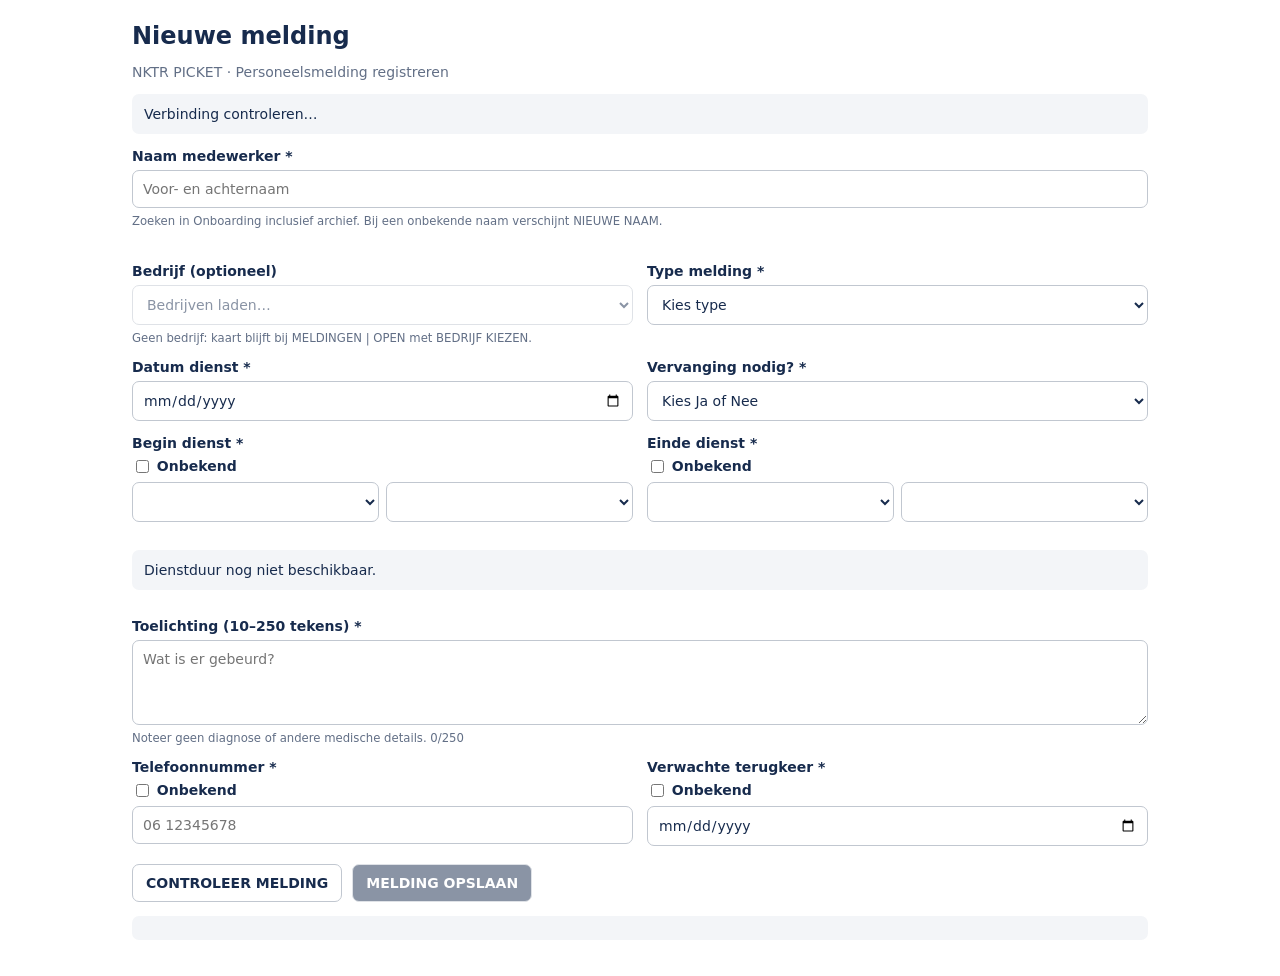
==== commit 39c96a89: "Add files via upload" ====
--- a/melding.html
+++ b/melding.html
@@ -1,38 +1,38 @@
 <!doctype html><html lang="nl"><head><meta charset="utf-8"><meta name="viewport" content="width=device-width,initial-scale=1"><title>Nieuwe melding | PICKET</title><link rel="stylesheet" href="./style.css"></head><body>
-<h1>Nieuwe melding</h1><p>NKTR PICKET · Personeelsmelding registreren</p>
-<div id="connection" class="notice">Verbinding controleren…</div>
+<h1>Nieuwe melding</h1><p>NKTR PICKET · Personeelsmelding registreren</p><div id="connection" class="notice">Verbinding controleren…</div>
 <form id="incident" novalidate><div class="grid">
- <div class="field wide"><label for="employee">Naam medewerker *</label><input id="employee" maxlength="80" required autocomplete="off" placeholder="Voor- en achternaam"><small>Vorige meldingen kunnen worden gekoppeld. Alleen PICKET, inclusief archief.</small><div id="matches"></div></div>
- <div class="field"><label for="company">Bedrijf *</label><select id="company" disabled><option>Bedrijven laden…</option></select></div>
- <div class="field"><label for="type">Type melding *</label><select id="type"><option value="">Kies type</option><option>Ziek</option><option>Te laat</option><option>No-show</option><option>Niet beschikbaar</option><option>Ongeval</option><option>Noodgeval</option><option>Overig</option></select></div>
- <div class="field"><label for="date">Datum dienst *</label><input id="date" type="date" required></div>
- <div class="field"><label for="replacement">Vervanging nodig? *</label><select id="replacement"><option value="">Kies Ja of Nee</option><option value="ja">Ja</option><option value="nee">Nee</option></select></div>
- <div class="field"><label>Begin dienst *</label><label><input id="startUnknown" type="checkbox" style="width:auto"> Onbekend</label><div style="display:flex;gap:7px"><select id="startHour" aria-label="Begin uur"></select><select id="startMinute" aria-label="Begin minuten"></select></div></div>
- <div class="field"><label>Einde dienst *</label><label><input id="endUnknown" type="checkbox" style="width:auto"> Onbekend</label><div style="display:flex;gap:7px"><select id="endHour" aria-label="Eind uur"></select><select id="endMinute" aria-label="Eind minuten"></select></div></div>
- <div id="duration" class="notice wide">Dienstduur nog niet beschikbaar.</div>
- <div class="field wide"><label for="explanation">Toelichting (10–250 tekens) *</label><textarea id="explanation" maxlength="250" required placeholder="Wat is er gebeurd?"></textarea><small>Noteer geen diagnose of andere medische details. <span id="count">0/250</span></small></div>
- <div class="field"><label for="phone">Telefoonnummer *</label><label><input type="checkbox" id="phoneUnknown" style="width:auto"> Onbekend</label><input id="phone" type="tel" placeholder="06 12345678"></div>
- <div class="field"><label for="returnDate">Verwachte terugkeer *</label><label><input type="checkbox" id="returnUnknown" style="width:auto"> Onbekend</label><input id="returnDate" type="date"></div>
+  <div class="field wide"><label for="employee">Naam medewerker *</label><input id="employee" maxlength="80" required autocomplete="off" placeholder="Voor- en achternaam"><small id="identityStatus">Zoeken in Onboarding inclusief archief. Bij een onbekende naam verschijnt NIEUWE NAAM.</small><div id="onbMatches" class="match-list"></div></div>
+  <div class="field"><label for="company">Bedrijf (optioneel)</label><select id="company" disabled><option>Bedrijven laden…</option></select><small>Geen bedrijf: kaart blijft bij MELDINGEN | OPEN met BEDRIJF KIEZEN.</small></div>
+  <div class="field"><label for="type">Type melding *</label><select id="type"><option value="">Kies type</option><option>Ziek</option><option>Te laat</option><option>No-show</option><option>Niet beschikbaar</option><option>Ongeval</option><option>Noodgeval</option><option>Overig</option></select></div>
+  <div class="field"><label for="date">Datum dienst *</label><input id="date" type="date" required></div>
+  <div class="field"><label for="replacement">Vervanging nodig? *</label><select id="replacement"><option value="">Kies Ja of Nee</option><option value="ja">Ja</option><option value="nee">Nee</option></select></div>
+  <div class="field"><label>Begin dienst *</label><label><input id="startUnknown" type="checkbox" class="check"> Onbekend</label><div class="time-row"><select id="startHour" aria-label="Begin uur"></select><select id="startMinute" aria-label="Begin minuten"></select></div></div>
+  <div class="field"><label>Einde dienst *</label><label><input id="endUnknown" type="checkbox" class="check"> Onbekend</label><div class="time-row"><select id="endHour" aria-label="Eind uur"></select><select id="endMinute" aria-label="Eind minuten"></select></div></div>
+  <div id="duration" class="notice wide">Dienstduur nog niet beschikbaar.</div>
+  <div class="field wide"><label for="explanation">Toelichting (10–250 tekens) *</label><textarea id="explanation" maxlength="250" required placeholder="Wat is er gebeurd?"></textarea><small>Noteer geen diagnose of andere medische details. <span id="count">0/250</span></small></div>
+  <div class="field"><label for="phone">Telefoonnummer *</label><label><input type="checkbox" id="phoneUnknown" class="check"> Onbekend</label><input id="phone" type="tel" placeholder="06 12345678"></div>
+  <div class="field"><label for="returnDate">Verwachte terugkeer *</label><label><input type="checkbox" id="returnUnknown" class="check"> Onbekend</label><input id="returnDate" type="date"></div>
 </div><div class="actions"><button type="button" class="secondary" id="validate">CONTROLEER MELDING</button><button type="submit" id="submit" disabled>MELDING OPSLAAN</button></div><div id="validation" role="status" class="notice"></div></form>
 <script src="https://p.trellocdn.com/power-up.min.js"></script><script src="./common.js"></script><script>
 (async()=>{
-const t=window.TrelloPowerUp.iframe(),$=id=>document.getElementById(id),submissionId=crypto.randomUUID();let connected=false,relatedCardId='',matchTimer;
-const currentDate=new Date();$('date').value=[currentDate.getFullYear(),Picket.pad(currentDate.getMonth()+1),Picket.pad(currentDate.getDate())].join('-');
+const t=window.TrelloPowerUp.iframe(),$=id=>document.getElementById(id),submissionId=crypto.randomUUID();let connected=false;
+const picker=Picket.employeePicker(t,$('employee'),$('onbMatches'),$('identityStatus'));
+const today=new Date();$('date').value=[today.getFullYear(),Picket.pad(today.getMonth()+1),Picket.pad(today.getDate())].join('-');
 for(const side of ['start','end']){
- const hour=$(side+'Hour'),minute=$(side+'Minute');hour.add(new Option('Uur',''));minute.add(new Option('Min',''));
- for(let i=0;i<24;i++)hour.add(new Option(Picket.pad(i),Picket.pad(i)));for(let i=0;i<60;i++)minute.add(new Option(Picket.pad(i),Picket.pad(i)));
- $(side+'Unknown').addEventListener('change',()=>{hour.disabled=minute.disabled=$(side+'Unknown').checked;if(hour.disabled){hour.value='';minute.value=''}duration()});
- hour.addEventListener('change',duration);minute.addEventListener('change',duration);
+  const hour=$(side+'Hour'),minute=$(side+'Minute');hour.add(new Option('Uur',''));minute.add(new Option('Min',''));
+  for(let i=0;i<24;i++)hour.add(new Option(Picket.pad(i),Picket.pad(i)));
+  for(let i=0;i<60;i++)minute.add(new Option(Picket.pad(i),Picket.pad(i)));
+  $(side+'Unknown').addEventListener('change',()=>{hour.disabled=minute.disabled=$(side+'Unknown').checked;if(hour.disabled){hour.value='';minute.value=''}duration()});
+  hour.addEventListener('change',duration);minute.addEventListener('change',duration);
 }
-for(const x of ['phone','return'])$(x+'Unknown').addEventListener('change',()=>{const field=$(x==='phone'?'phone':'returnDate');field.disabled=$(x+'Unknown').checked;if(field.disabled)field.value=''});
+for(const part of ['phone','return'])$(part+'Unknown').addEventListener('change',()=>{const field=$(part==='phone'?'phone':'returnDate');field.disabled=$(part+'Unknown').checked;if(field.disabled)field.value=''});
 $('explanation').addEventListener('input',()=>Picket.text('count',$('explanation').value.length+'/250'));
 function times(side){if($(side+'Unknown').checked)return'Onbekend';const h=$(side+'Hour').value,m=$(side+'Minute').value;return h!==''&&m!==''?h+':'+m:null}
-function duration(){const a=times('start'),b=times('end');if(!a||!b){Picket.text('duration','Vul begin- en eindtijd in, of kies Onbekend.');return}if(a==='Onbekend'||b==='Onbekend'){Picket.text('duration','Dienstduur onbekend.');return}const n=(Number(b.slice(0,2))*60+Number(b.slice(3))-Number(a.slice(0,2))*60-Number(a.slice(3))+1440)%1440;Picket.text('duration',n?Math.floor(n/60)+' uur '+Picket.pad(n%60)+' min'+(b<a?' · eindigt volgende dag':''):'Begin- en eindtijd mogen niet gelijk zijn.')}
-function form(){return {submissionId,employee:$('employee').value.trim(),relatedCardId,company:$('company').value,type:$('type').value,date:$('date').value,replacement:$('replacement').value,start:times('start')||'',end:times('end')||'',explanation:$('explanation').value.trim(),phone:$('phoneUnknown').checked?'Onbekend':$('phone').value.trim(),returnDate:$('returnUnknown').checked?'Onbekend':$('returnDate').value}}
-function validate(){const x=form(),errors=[];if(x.employee.length<2)errors.push('Naam medewerker ontbreekt');if(!x.company)errors.push('Bedrijf ontbreekt');if(!x.type)errors.push('Type melding ontbreekt');if(!x.date)errors.push('Datum ontbreekt');if(!x.replacement)errors.push('Vervanging kiezen');if(!x.start||!x.end||x.start===x.end)errors.push('Diensttijden ongeldig');if(x.explanation.length<10||x.explanation.length>250)errors.push('Toelichting 10–250 tekens');if(!x.phone)errors.push('Telefoonnummer of Onbekend');if(!x.returnDate)errors.push('Terugkeerdatum of Onbekend');$('validation').className='notice '+(errors.length?'error':'success');Picket.text('validation',errors.length?errors.join(' · '):'Klaar om te registreren.');return errors.length===0}
+function duration(){const a=times('start'),b=times('end');if(!a||!b){Picket.text('duration','Vul begin- en eindtijd in, of kies Onbekend.');return}if(a==='Onbekend'||b==='Onbekend'){Picket.text('duration','Dienstduur onbekend.');return}const n=(Number(b.slice(0,2))*60+Number(b.slice(3))-Number(a.slice(0,2))*60-Number(a.slice(3))+1440)%1440;Picket.text('duration',n?Math.floor(n/60)+' uur '+Picket.pad(n%60)+' min'+(b<a?' · eindigt volgende dag':'')+(n>16*60?' · Let op: ongebruikelijk lange dienst':''):'Begin- en eindtijd mogen niet gelijk zijn.')}
+function form(){return {submissionId,employee:$('employee').value.trim(),onbEmployeeId:picker.selectedId(),relatedCardId:picker.relatedId(),company:$('company').value,type:$('type').value,date:$('date').value,replacement:$('replacement').value,start:times('start')||'',end:times('end')||'',explanation:$('explanation').value.trim(),phone:$('phoneUnknown').checked?'Onbekend':$('phone').value.trim(),returnDate:$('returnUnknown').checked?'Onbekend':$('returnDate').value}}
+function validate(){const x=form(),errors=[];if(x.employee.length<2)errors.push('Naam medewerker ontbreekt');if(!x.type)errors.push('Type melding ontbreekt');if(!x.date)errors.push('Datum ontbreekt');if(!x.replacement)errors.push('Vervanging kiezen');if(!x.start||!x.end||(x.start!=='Onbekend'&&x.start===x.end))errors.push('Diensttijden ongeldig');if(x.explanation.length<10||x.explanation.length>250)errors.push('Toelichting 10–250 tekens');if(!x.phone)errors.push('Telefoonnummer of Onbekend');if(!x.returnDate)errors.push('Terugkeerdatum of Onbekend');$('validation').className='notice '+(errors.length?'error':'success');Picket.text('validation',errors.length?errors.join(' · '):'Klaar om te registreren.');return errors.length===0}
 $('validate').addEventListener('click',validate);
-$('employee').addEventListener('input',()=>{relatedCardId='';clearTimeout(matchTimer);$('matches').replaceChildren();if($('employee').value.trim().length<3||!connected)return;matchTimer=setTimeout(async()=>{try{const x=await Picket.call(t,'/api/matches','picket-matches',{employee:$('employee').value});for(const m of x.matches||[]){const btn=Picket.node('button',m.name+(m.archived?' · archief':' · actief'),'secondary');btn.type='button';btn.addEventListener('click',()=>{$('employee').value=m.name;relatedCardId=m.id;$('matches').replaceChildren(Picket.node('small','Gekoppeld aan eerdere melding'))});$('matches').append(btn)}}catch{Picket.text('matches','Naamcontrole niet beschikbaar')}},650)});
-$('incident').addEventListener('submit',async(e)=>{e.preventDefault();if(!connected||!validate())return;$('submit').disabled=true;Picket.text('validation','Melding opslaan…');try{const res=await Picket.call(t,'/api/submit','picket-submit',form());Picket.text('validation','Melding opgeslagen: '+res.status);$('validation').className='notice success';$('validate').disabled=true;await t.alert({message:'Melding geregistreerd'});await t.closeModal()}catch(err){Picket.text('validation','Niet bevestigd: '+err.message+' Controleer het bord vóór opnieuw proberen.');$('validation').className='notice error';$('submit').disabled=false}});
-try{const r=await Picket.call(t,'/api/bootstrap','picket-bootstrap');$('company').replaceChildren(new Option('Kies bedrijf',''));for(const n of r.companies||[])$('company').add(new Option(n,n));if(!(r.companies||[]).length)throw Error('Geen actieve bedrijven');$('company').disabled=false;connected=true;$('submit').disabled=false;Picket.text('connection',r.sync?.issues?.length?'Verbonden · Controleer bedrijfssynchronisatie: '+r.sync.issues.join('; '):'PICKET verbonden · Actieve bedrijven geladen')}catch(err){Picket.text('connection','Niet verbonden: '+err.message)}duration();
+$('incident').addEventListener('submit',async event=>{event.preventDefault();if(!connected||!validate())return;$('submit').disabled=true;Picket.text('validation','Melding opslaan…');try{const result=await Picket.call(t,'/api/submit','picket-submit',form());Picket.text('validation','Melding opgeslagen: '+result.status);$('validation').className='notice success';$('validate').disabled=true;await t.alert({message:'Melding geregistreerd'});await t.closeModal()}catch(e){Picket.text('validation','Niet bevestigd: '+e.message+' Controleer het bord vóór opnieuw proberen.');$('validation').className='notice error';$('submit').disabled=false}});
+try{const result=await Picket.call(t,'/api/bootstrap','picket-bootstrap');$('company').replaceChildren(new Option('Bedrijf nog niet kiezen',''));for(const c of result.companies||[])$('company').add(new Option(c,c));$('company').disabled=false;connected=true;$('submit').disabled=false;Picket.text('connection',result.sync?.issues?.length?'Verbonden · Bedrijfssynchronisatie controleren':'PICKET verbonden · Onboarding-bedrijven geladen')}catch(e){Picket.text('connection','Niet verbonden: '+e.message)}duration();
 })();
 </script></body></html>
--- a/style.css
+++ b/style.css
@@ -15,3 +15,8 @@
 .table{width:100%;border-collapse:collapse}.table th,.table td{border-bottom:1px solid var(--line);text-align:left;padding:10px 6px}.table th{color:var(--muted);font-size:12px}
 .pill{padding:4px 9px;background:var(--surface);border-radius:50px;display:inline-block}a{color:var(--accent)}
 @media(max-width:620px){body{padding:14px}.grid,.metrics{grid-template-columns:1fr}.wide{grid-column:auto}}
+/* RC3 employee identity choices and compact form controls */
+.match-list{display:flex;flex-wrap:wrap;gap:6px;margin:5px 0 10px}
+.match-list .match{font-size:12px;text-align:left;max-width:100%}
+.check{width:auto;vertical-align:middle}
+.time-row{display:flex;gap:7px}.time-row select{min-width:0}
